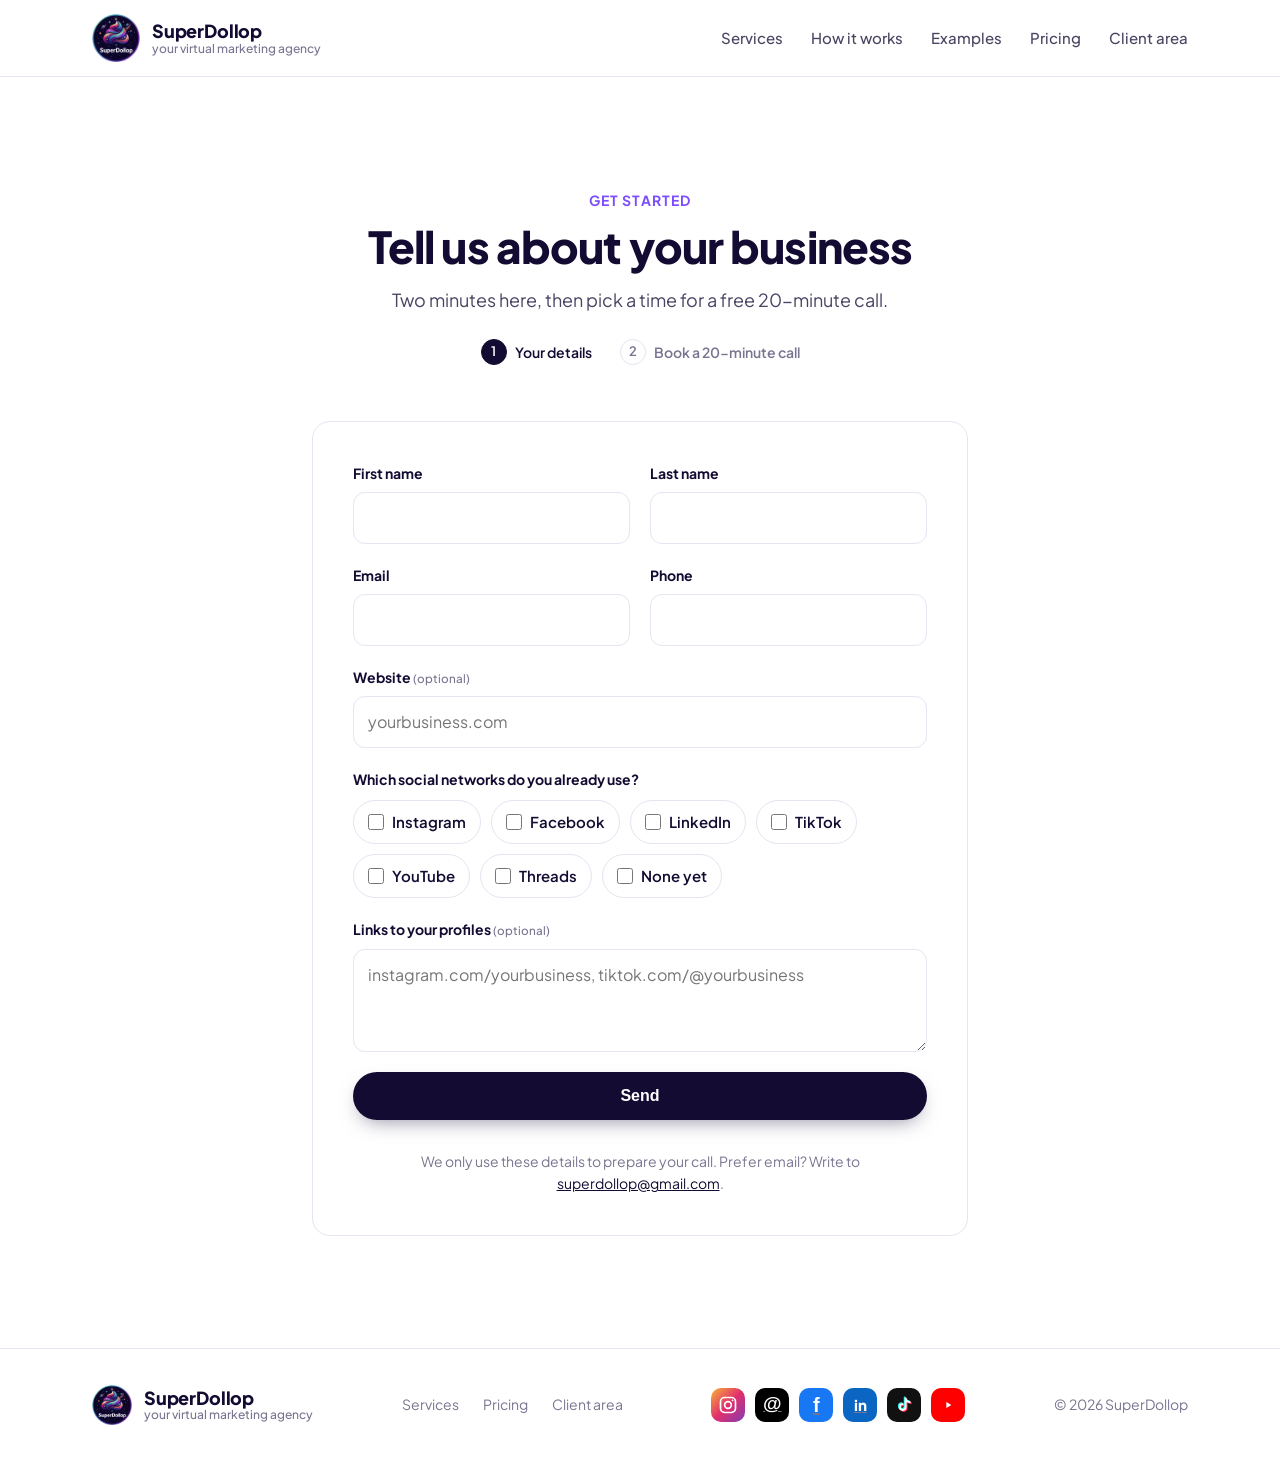
==== contact.html @ 2bb41b3e "Add a contact form behind "Get started" "Get started" and "Claim the launch offer" now open contact." ====
<!doctype html>
<html lang="en">
<head>
  <meta charset="utf-8" />
  <meta name="viewport" content="width=device-width, initial-scale=1" />
  <title>Get started — SuperDollop</title>
  <meta name="description" content="Tell us about your business and book a free 20-minute call with SuperDollop." />
  <meta name="robots" content="noindex" />
  <meta name="theme-color" content="#ffffff" />
  <meta property="og:type" content="website" />
  <meta property="og:title" content="Superdollop — Your virtual marketing agency" />
  <meta property="og:description" content="One post a day for your business on Instagram, LinkedIn, Facebook, TikTok and YouTube. Launch offer: $300/month instead of $600." />
  <meta property="og:image" content="https://prinzali143.github.io/superdollop/assets/og-image.jpg" />
  <meta name="twitter:card" content="summary_large_image" />
  <link rel="icon" href="assets/favicon-64.png?v=4" type="image/png" />
  <link rel="apple-touch-icon" href="assets/apple-touch-icon.png?v=4" />
  <link rel="preconnect" href="https://fonts.googleapis.com" />
  <link rel="preconnect" href="https://fonts.gstatic.com" crossorigin />
  <link href="https://fonts.googleapis.com/css2?family=Plus+Jakarta+Sans:wght@400;500;600;700;800&display=swap" rel="stylesheet" />
  <link rel="stylesheet" href="styles.css?v=10" />
</head>
<body>
  <header class="topbar">
    <div class="container topbar-inner">
      <a class="brand" href="index.html#top" aria-label="Superdollop home">
        <img src="assets/logo-96.webp?v=4" alt="" width="48" height="48" />
        <span class="brand-text">
          <strong>SuperDollop</strong>
          <small>your virtual marketing agency</small>
        </span>
      </a>
      <nav class="nav" aria-label="Main">
        <a href="index.html#services">Services</a>
        <a href="index.html#how">How it works</a>
        <a href="index.html#examples">Examples</a>
        <a href="index.html#pricing">Pricing</a>
        <a data-link="client" href="#">Client area</a>
      </nav>
    </div>
  </header>

    <main id="top">
    <section class="section">
      <div class="container contact-wrap">
        <header class="section-head">
          <p class="kicker">Get started</p>
          <h1 class="contact-title">Tell us about your business</h1>
          <p class="section-lede">Two minutes here, then pick a time for a free 20-minute call.</p>
          <ol class="contact-steps" aria-label="Steps">
            <li class="is-current"><span>1</span> Your details</li>
            <li><span>2</span> Book a 20-minute call</li>
          </ol>
        </header>

        <form class="contact-form card" id="contact-form" novalidate>
          <div class="field-row">
            <div class="field">
              <label for="first_name">First name</label>
              <input id="first_name" name="first_name" type="text" autocomplete="given-name" required />
            </div>
            <div class="field">
              <label for="last_name">Last name</label>
              <input id="last_name" name="last_name" type="text" autocomplete="family-name" required />
            </div>
          </div>
          <div class="field-row">
            <div class="field">
              <label for="email">Email</label>
              <input id="email" name="email" type="email" autocomplete="email" required />
            </div>
            <div class="field">
              <label for="phone">Phone</label>
              <input id="phone" name="phone" type="tel" autocomplete="tel" required />
            </div>
          </div>
          <div class="field">
            <label for="website">Website <small>(optional)</small></label>
            <input id="website" name="website" type="text" inputmode="url" autocomplete="url" placeholder="yourbusiness.com" />
          </div>
          <fieldset class="field">
            <legend>Which social networks do you already use?</legend>
            <div class="checks">
              <label class="check"><input type="checkbox" name="networks" value="Instagram" /> Instagram</label>
              <label class="check"><input type="checkbox" name="networks" value="Facebook" /> Facebook</label>
              <label class="check"><input type="checkbox" name="networks" value="LinkedIn" /> LinkedIn</label>
              <label class="check"><input type="checkbox" name="networks" value="TikTok" /> TikTok</label>
              <label class="check"><input type="checkbox" name="networks" value="YouTube" /> YouTube</label>
              <label class="check"><input type="checkbox" name="networks" value="Threads" /> Threads</label>
              <label class="check"><input type="checkbox" name="networks" value="None yet" /> None yet</label>
            </div>
          </fieldset>
          <div class="field">
            <label for="profiles">Links to your profiles <small>(optional)</small></label>
            <textarea id="profiles" name="profiles" rows="3" placeholder="instagram.com/yourbusiness, tiktok.com/@yourbusiness"></textarea>
          </div>
          <input type="text" name="_honey" class="hp" tabindex="-1" autocomplete="off" aria-hidden="true" />
          <p class="form-error" id="form-error" role="alert" hidden></p>
          <button class="btn btn-primary btn-block" type="submit" id="contact-submit">Continue to booking</button>
          <p class="form-note">We only use these details to prepare your call. Prefer email? Write to <a data-email href="#">superdollop@gmail.com</a>.</p>
        </form>

        <div class="contact-done card" id="contact-done" hidden tabindex="-1">
          <h2>Thanks, we have your details.</h2>
          <p id="contact-done-text">Opening the booking page…</p>
        </div>
      </div>
    </section>
  </main>

  <footer class="footer">
    <div class="container footer-inner">
      <a class="brand" href="index.html#top" aria-label="Superdollop home">
        <img src="assets/logo-96.webp?v=4" alt="" width="40" height="40" loading="lazy" />
        <span class="brand-text"><strong>SuperDollop</strong><small>your virtual marketing agency</small></span>
      </a>
      <nav class="footer-nav" aria-label="Footer">
        <a href="index.html#services">Services</a>
        <a href="index.html#pricing">Pricing</a>
        <a data-link="client" href="#">Client area</a>
      </nav>
      <ul class="social" aria-label="SuperDollop on social media">
          <li><a href="https://www.instagram.com/superdollop.agency/" target="_blank" rel="noopener" aria-label="SuperDollop on Instagram" title="Instagram"><span class="net net-ig" aria-hidden="true"><svg viewBox="0 0 24 24"><rect x="3" y="3" width="18" height="18" rx="5" /><circle cx="12" cy="12" r="4" /><circle cx="17.5" cy="6.5" r="1" /></svg></span></a></li>
          <li><a href="https://www.threads.com/@superdollop.agency" target="_blank" rel="noopener" aria-label="SuperDollop on Threads" title="Threads"><span class="net net-th" aria-hidden="true">@</span></a></li>
          <li><a href="https://www.facebook.com/superdollop.agency" target="_blank" rel="noopener" aria-label="SuperDollop on Facebook" title="Facebook"><span class="net net-fb" aria-hidden="true">f</span></a></li>
          <li><a href="https://www.linkedin.com/company/superdollop" target="_blank" rel="noopener" aria-label="SuperDollop on LinkedIn" title="LinkedIn"><span class="net net-in" aria-hidden="true">in</span></a></li>
          <li><a href="https://www.tiktok.com/@superdollop.agency" target="_blank" rel="noopener" aria-label="SuperDollop on TikTok" title="TikTok"><span class="net net-tt" aria-hidden="true"><svg viewBox="0 0 24 24"><path d="M14 4v10.5a3.5 3.5 0 1 1-3.5-3.5M14 4c.4 2.6 2.2 4.3 5 4.5" /></svg></span></a></li>
          <li><a href="https://www.youtube.com/@superDollop.agency" target="_blank" rel="noopener" aria-label="SuperDollop on YouTube" title="YouTube"><span class="net net-yt" aria-hidden="true"><svg viewBox="0 0 24 24"><path class="fill" d="M10 8.5v7l6-3.5z" /></svg></span></a></li>
      </ul>
      <p>© <span id="year"></span> SuperDollop</p>
    </div>
  </footer>

  <script src="config.js?v=5"></script>
  <script src="main.js?v=4"></script>
  <script src="contact.js?v=1"></script>
</body>
</html>
---- styles.css ----
:root {
  --bg: #ffffff;
  --tint: #f7f5fc;
  --ink: #140b33;
  --body: #4a4463;
  --muted: #7a7491;
  --line: #e7e3f1;
  --navy: #0c0528;
  --magenta: #d63fae;
  --violet: #7b4dff;
  --cyan: #19a9c2;
  --grad: linear-gradient(100deg, var(--magenta), var(--violet) 55%, var(--cyan));
  --radius: 18px;
  --shadow: 0 1px 2px rgba(20, 11, 51, 0.06), 0 12px 32px -12px rgba(20, 11, 51, 0.16);
  --font: "Plus Jakarta Sans", system-ui, -apple-system, sans-serif;
}

*,
*::before,
*::after { box-sizing: border-box; }

html { scroll-behavior: smooth; scroll-padding-top: 84px; }

body {
  margin: 0;
  background: var(--bg);
  color: var(--body);
  font-family: var(--font);
  font-size: 17px;
  line-height: 1.6;
  -webkit-font-smoothing: antialiased;
  overflow-x: hidden;
}

img { display: block; max-width: 100%; height: auto; }
h1, h2, h3 { color: var(--ink); line-height: 1.15; letter-spacing: -0.02em; margin: 0; }
p { margin: 0; }
a { color: inherit; }

.container {
  width: 100%;
  max-width: 1160px;
  margin: 0 auto;
  padding: 0 clamp(16px, 4vw, 32px);
}

/* ---------- buttons ---------- */
.btn {
  display: inline-flex;
  align-items: center;
  justify-content: center;
  gap: 8px;
  padding: 14px 26px;
  border-radius: 999px;
  font-weight: 700;
  font-size: 16px;
  text-decoration: none;
  white-space: nowrap;
  border: 1.5px solid transparent;
  transition: transform 0.2s, box-shadow 0.2s, background-color 0.2s, border-color 0.2s;
  cursor: pointer;
}
.btn:hover { transform: translateY(-1px); }
.btn-primary {
  background: var(--ink);
  color: #fff;
  box-shadow: 0 8px 20px -8px rgba(20, 11, 51, 0.5);
}
.btn-primary:hover { background: #2a1c5c; }
.btn-ghost { border-color: var(--line); color: var(--ink); background: #fff; }
.btn-ghost:hover { border-color: var(--ink); }
.btn-light { background: #fff; color: var(--ink); }
.btn-sm { padding: 10px 18px; font-size: 14px; }
.btn-block { width: 100%; }
.btn[aria-disabled="true"] { opacity: 0.55; cursor: not-allowed; transform: none; }

/* ---------- header ---------- */
.topbar {
  position: sticky;
  top: 0;
  z-index: 20;
  background: rgba(255, 255, 255, 0.86);
  backdrop-filter: saturate(1.6) blur(14px);
  border-bottom: 1px solid var(--line);
}
.topbar-inner { display: flex; align-items: center; gap: 24px; height: 76px; }

.brand { display: flex; align-items: center; gap: 12px; text-decoration: none; }
.brand img { width: 48px; height: 48px; }
.brand-text { display: flex; flex-direction: column; line-height: 1.2; }
.brand-text strong { color: var(--ink); font-size: 18px; font-weight: 800; letter-spacing: -0.01em; }
.brand-text small { color: var(--muted); font-size: 12px; font-weight: 500; }

.nav { display: flex; gap: 28px; margin-left: auto; }
.nav a { text-decoration: none; font-size: 15px; font-weight: 500; color: var(--body); transition: color 0.2s; }
.nav a:hover { color: var(--ink); }
.nav a[aria-disabled="true"] { opacity: 0.5; }

/* ---------- hero ---------- */
.hero {
  position: relative;
  padding: clamp(48px, 8vw, 96px) 0 clamp(96px, 11vw, 150px);
  background:
    radial-gradient(60% 70% at 85% 30%, rgba(123, 77, 255, 0.10), transparent 70%),
    radial-gradient(50% 60% at 10% 90%, rgba(214, 63, 174, 0.08), transparent 70%);
}
.hero-inner {
  display: grid;
  grid-template-columns: minmax(0, 1.15fr) minmax(0, 0.85fr);
  align-items: center;
  gap: clamp(32px, 5vw, 72px);
}

.pill {
  display: inline-flex;
  align-items: center;
  gap: 8px;
  padding: 6px 14px;
  border-radius: 999px;
  background: #fff;
  border: 1px solid var(--line);
  color: var(--ink);
  font-size: 14px;
  font-weight: 600;
  box-shadow: var(--shadow);
}
.dot { width: 8px; height: 8px; border-radius: 50%; background: #22c55e; box-shadow: 0 0 0 4px rgba(34, 197, 94, 0.18); }

.hero h1 { margin-top: 24px; font-size: clamp(34px, 4.2vw, 54px); font-weight: 800; }
.hero h1 .grad { display: block; }
.nowrap { white-space: nowrap; }
.grad { background: var(--grad); -webkit-background-clip: text; background-clip: text; color: transparent; }
.lede { margin-top: 22px; max-width: 540px; font-size: clamp(17px, 1.5vw, 19px); }
.hero-actions { display: flex; flex-wrap: wrap; gap: 12px; margin-top: 32px; }

.hero-facts { display: flex; gap: 32px; margin: 40px 0 0; padding: 24px 0 0; list-style: none; border-top: 1px solid var(--line); max-width: 480px; }
.hero-facts li { font-size: 14px; color: var(--muted); }
.hero-facts strong { display: block; font-size: 28px; font-weight: 800; color: var(--ink); line-height: 1.1; }

.hero-visual { position: relative; width: min(100%, 440px); justify-self: center; }
.hero-badge { border-radius: 50%; box-shadow: 0 30px 70px -24px rgba(60, 20, 140, 0.5); }
.hero-badge img { width: 100%; }

.float-card {
  position: absolute;
  display: flex;
  align-items: center;
  gap: 10px;
  padding: 10px 16px 10px 10px;
  background: #fff;
  border: 1px solid var(--line);
  border-radius: 14px;
  box-shadow: var(--shadow);
  font-size: 13px;
  line-height: 1.3;
  animation: bob 6s ease-in-out infinite;
}
.float-card strong { display: block; color: var(--ink); }
.float-card small { color: var(--muted); }
.float-ig { top: 8%; left: -12%; }
.float-in { top: 34%; right: -14%; animation-delay: -3s; }

/* illustrative growth chart, overlapping the badge */
.growth-card {
  position: absolute;
  left: -16%;
  bottom: -24%;
  width: 64%;
  margin: 0;
  padding: 14px 16px 10px;
  background: #fff;
  border: 1px solid var(--line);
  border-radius: 16px;
  box-shadow: var(--shadow);
}
.growth-card figcaption,
.step-chart figcaption { display: flex; align-items: center; justify-content: space-between; gap: 8px; line-height: 1.25; }
.growth-card figcaption strong { display: block; color: var(--ink); font-size: 14px; }
.growth-card figcaption small { color: var(--muted); font-size: 11px; }
.trend { padding: 3px 9px; border-radius: 999px; background: rgba(34, 197, 94, 0.12); color: #15803d; font-size: 12px; font-weight: 700; white-space: nowrap; }
.step-chart { margin: 22px 0 0; padding-top: 16px; border-top: 1px solid var(--line); }
.step-chart figcaption { color: var(--ink); font-size: 13px; font-weight: 700; }
.step-chart small { color: var(--muted); font-weight: 500; }
.growth-card svg,
.step-chart svg { display: block; width: 100%; height: auto; margin-top: 6px; overflow: visible; }
.growth-card .base,
.step-chart .base { stroke: var(--line); stroke-width: 1; }
.growth-card .area { fill: url(#growth-fill); }
.step-chart .area { fill: url(#growth-fill-step); }
.growth-card .line,
.step-chart .line { fill: none; stroke: #7b4dff; stroke-width: 2; stroke-linejoin: round; stroke-linecap: round; }
.growth-card .end,
.step-chart .end { fill: #7b4dff; stroke: #fff; stroke-width: 2; }
.growth-card .pt rect,
.step-chart .pt rect { fill: transparent; }
.growth-card .pt circle,
.step-chart .pt circle { fill: #7b4dff; stroke: #fff; stroke-width: 2; opacity: 0; transition: opacity 0.15s; }
.growth-card .pt:hover circle,
.step-chart .pt:hover circle { opacity: 1; }
.growth-card .axis text,
.step-chart .axis text { fill: var(--muted); font-size: 9px; font-family: var(--font); }
@keyframes bob { 50% { transform: translateY(-8px); } }

/* network marks */
.net {
  display: grid;
  place-items: center;
  flex: none;
  width: 34px;
  height: 34px;
  border-radius: 10px;
  color: #fff;
  font-weight: 800;
  font-size: 15px;
}
.net svg { width: 20px; height: 20px; fill: none; stroke: #fff; stroke-width: 2; stroke-linecap: round; }
.net-ig { background: linear-gradient(135deg, #f9b234, #e1306c 50%, #833ab4); }
.net-ig svg circle:last-child { fill: #fff; stroke: none; }
.net-in { background: #0a66c2; }
.net-fb { background: #1877f2; font-family: Arial, sans-serif; font-size: 20px; }
.net-tt { background: #111; }
.net-tt svg { stroke: #fff; stroke-width: 2.2; filter: drop-shadow(-1px -1px 0 #25f4ee) drop-shadow(1px 1px 0 #fe2c55); }
.net-yt { background: #ff0000; }
.net-yt svg path.fill { fill: #fff; stroke: none; }
.net-lg.net-fb { font-size: 26px; }

.net-row { display: flex; gap: 10px; margin: 22px 0 0; padding: 0; list-style: none; }
.net-row .net { width: 36px; height: 36px; }
.net-lg { width: 48px; height: 48px; border-radius: 14px; font-size: 20px; }
.net-lg svg { width: 26px; height: 26px; }

/* ---------- sections ---------- */
.section { padding: clamp(64px, 9vw, 112px) 0; }
.section-tint { background: var(--tint); }
.section-head { max-width: 760px; margin: 0 auto clamp(36px, 5vw, 56px); text-align: center; }
.kicker { color: var(--violet); font-size: 14px; font-weight: 700; letter-spacing: 0.08em; text-transform: uppercase; }
.section-head h2 { margin-top: 10px; font-size: clamp(30px, 3.6vw, 44px); font-weight: 800; }
.section-lede { margin-top: 14px; font-size: 18px; }

.grid-3 { display: grid; grid-template-columns: repeat(3, minmax(0, 1fr)); gap: 24px; }
.grid-5 { display: grid; grid-template-columns: repeat(5, minmax(0, 1fr)); gap: 20px; }
.grid-5 .card { padding: 26px 22px; }
.grid-5 .card h3 { font-size: 19px; }
.grid-5 .card p { font-size: 15px; }

.card {
  padding: 32px;
  background: #fff;
  border: 1px solid var(--line);
  border-radius: var(--radius);
  transition: transform 0.25s, box-shadow 0.25s;
}
.card:hover { transform: translateY(-4px); box-shadow: var(--shadow); }
.card h3 { margin-top: 22px; font-size: 21px; }
.card p { margin-top: 10px; }

/* steps */
.steps { display: grid; grid-template-columns: repeat(3, minmax(0, 1fr)); gap: 24px; margin: 0; padding: 0; list-style: none; counter-reset: none; }
.step { position: relative; padding: 32px; background: #fff; border-radius: var(--radius); border: 1px solid var(--line); }
.step-num {
  display: grid;
  place-items: center;
  width: 44px;
  height: 44px;
  border-radius: 50%;
  background: var(--ink);
  color: #fff;
  font-weight: 800;
  font-size: 18px;
}
.step h3 { margin-top: 20px; font-size: 20px; }
.step p { margin-top: 10px; }

/* example posts */
.post {
  display: flex;
  flex-direction: column;
  gap: 14px;
  padding: 16px;
  background: #fff;
  border: 1px solid var(--line);
  border-radius: var(--radius);
  box-shadow: var(--shadow);
}
.post-head { display: flex; align-items: center; gap: 10px; font-size: 14px; line-height: 1.3; }
.post-head strong { display: block; color: var(--ink); }
.post-head small { color: var(--muted); }
.avatar { width: 36px; height: 36px; border-radius: 50%; background: var(--grad); flex: none; }
.post-media {
  display: grid;
  place-items: center;
  aspect-ratio: 1;
  border-radius: 12px;
  color: #fff;
  font-size: clamp(22px, 2.4vw, 30px);
  font-weight: 800;
  text-align: center;
  padding: 16px;
}
.media-a { background: linear-gradient(140deg, #f9b234, #e1306c); }
.media-b { background: linear-gradient(140deg, #0a66c2, #19a9c2); aspect-ratio: 4 / 3; }
.media-c { background: linear-gradient(140deg, #7b4dff, #d63fae); }
.post-text { font-size: 15px; }

/* real Instagram post: Instagram's embed replaces the blockquote with an iframe */
#examples .grid-3 { align-items: start; }
.post-real { padding: 0; overflow: hidden; }
.post-real .instagram-media,
.post-real iframe { margin: 0 !important; min-width: 0 !important; width: 100% !important; max-width: 100% !important; border: 0 !important; border-radius: 0 !important; box-shadow: none !important; }
.post-fallback { display: flex; flex-direction: column; gap: 16px; padding: 16px; text-decoration: none; }
.post-fallback-cta { display: grid; place-items: center; aspect-ratio: 1; border-radius: 12px; background: var(--tint); color: var(--ink); font-weight: 700; }
.post-text strong { color: var(--ink); margin-right: 4px; }
.post-real iframe.yt-short { display: block; aspect-ratio: 9 / 16; height: auto; }

/* pricing */
.price-card {
  max-width: 460px;
  margin: 0 auto;
  padding: 40px;
  background: #fff;
  border-radius: 24px;
  border: 2px solid transparent;
  background-image: linear-gradient(#fff, #fff), var(--grad);
  background-origin: border-box;
  background-clip: padding-box, border-box;
  box-shadow: 0 30px 60px -30px rgba(60, 20, 140, 0.35);
  text-align: center;
}
.badge {
  display: inline-block;
  padding: 5px 14px;
  border-radius: 999px;
  background: rgba(123, 77, 255, 0.1);
  color: var(--violet);
  font-size: 13px;
  font-weight: 700;
  letter-spacing: 0.04em;
  text-transform: uppercase;
}
.price-card h3 { margin-top: 16px; font-size: 22px; }
.price { display: flex; align-items: baseline; justify-content: center; gap: 6px; margin-top: 18px; }
.amount { color: var(--ink); font-size: clamp(52px, 7vw, 68px); font-weight: 800; letter-spacing: -0.03em; line-height: 1; }
.was { margin-right: 6px; color: var(--muted); font-size: clamp(24px, 3vw, 30px); font-weight: 700; text-decoration: line-through; text-decoration-color: #e0245e; text-decoration-thickness: 3px; }
.was-sm { color: var(--muted); font-weight: 600; text-decoration: line-through; text-decoration-color: #e0245e; text-decoration-thickness: 2px; }
.per { color: var(--muted); font-size: 18px; font-weight: 600; white-space: nowrap; }
.price-note { margin-top: 6px; color: var(--muted); font-size: 15px; }
.perks { margin: 28px 0 32px; padding: 0; list-style: none; text-align: left; display: grid; gap: 12px; }
.perks li { display: flex; align-items: center; gap: 12px; color: var(--ink); font-weight: 500; }
.perks li::before {
  content: "";
  flex: none;
  width: 22px;
  height: 22px;
  border-radius: 50%;
  background: rgba(34, 197, 94, 0.14) url("data:image/svg+xml,%3Csvg xmlns='http://www.w3.org/2000/svg' viewBox='0 0 24 24' fill='none' stroke='%2316a34a' stroke-width='3' stroke-linecap='round' stroke-linejoin='round'%3E%3Cpath d='M5 12l5 5 9-10'/%3E%3C/svg%3E") center / 13px no-repeat;
}

/* CTA band */
.cta-band { padding: clamp(56px, 7vw, 88px) 0; background: var(--navy); background-image: radial-gradient(70% 120% at 100% 0%, rgba(123, 77, 255, 0.45), transparent 60%), radial-gradient(60% 100% at 0% 100%, rgba(214, 63, 174, 0.35), transparent 60%); }
.cta-inner { display: flex; align-items: center; justify-content: space-between; gap: 32px; }
.cta-band h2 { color: #fff; font-size: clamp(28px, 3.4vw, 40px); font-weight: 800; }
.cta-band p { margin-top: 10px; color: rgba(255, 255, 255, 0.78); max-width: 560px; }

/* footer */
.footer { padding: 36px 0; border-top: 1px solid var(--line); font-size: 14px; color: var(--muted); }
.footer-inner { display: flex; align-items: center; justify-content: space-between; gap: 24px; flex-wrap: wrap; }
.footer .brand img { width: 40px; height: 40px; }
.footer-nav { display: flex; gap: 24px; }
.footer-nav a { text-decoration: none; }
.footer-nav a:hover { color: var(--ink); }
.social { display: flex; gap: 10px; margin: 0; padding: 0; list-style: none; flex-wrap: wrap; }
.social a { display: block; border-radius: 10px; transition: transform 0.15s ease; }
.social a:hover { transform: translateY(-2px); }
.social a:focus-visible { outline: 2px solid var(--violet); outline-offset: 3px; }
.net-th { background: #000; font-family: Arial, sans-serif; font-size: 19px; }
@media (prefers-reduced-motion: reduce) { .social a { transition: none; } .social a:hover { transform: none; } }

/* contact form */
.contact-wrap { max-width: 720px; }
.contact-title { margin-top: 10px; font-size: clamp(30px, 3.6vw, 44px); font-weight: 800; }
.contact-steps { display: flex; justify-content: center; gap: 12px 28px; flex-wrap: wrap; margin: 24px 0 0; padding: 0; list-style: none; font-size: 14px; font-weight: 600; color: var(--muted); }
.contact-steps li { display: flex; align-items: center; gap: 8px; }
.contact-steps span { display: grid; place-items: center; width: 26px; height: 26px; border-radius: 50%; border: 1px solid var(--line); font-size: 13px; }
.contact-steps .is-current { color: var(--ink); }
.contact-steps .is-current span { background: var(--ink); border-color: var(--ink); color: #fff; }
.contact-form, .contact-done { padding: clamp(24px, 4vw, 40px); display: flex; flex-direction: column; gap: 20px; }
.contact-form[hidden], .contact-done[hidden] { display: none; }
.contact-done:focus { outline: none; }
.contact-done h2 { font-size: 26px; font-weight: 800; }
.field-row { display: grid; grid-template-columns: repeat(2, minmax(0, 1fr)); gap: 20px; }
.field { display: flex; flex-direction: column; gap: 8px; min-width: 0; margin: 0; padding: 0; border: 0; }
.field label, .field legend { font-size: 14px; font-weight: 700; color: var(--ink); padding: 0; }
.field legend { margin-bottom: 10px; }
.field small { font-weight: 500; color: var(--muted); }
.field input, .field textarea { width: 100%; font: inherit; font-size: 16px; color: var(--ink); background: #fff; border: 1px solid var(--line); border-radius: 12px; padding: 12px 14px; }
.field textarea { resize: vertical; }
.field input:focus, .field textarea:focus { outline: none; border-color: var(--violet); box-shadow: 0 0 0 3px rgba(123, 77, 255, 0.18); }
.field input[aria-invalid="true"] { border-color: #d0306b; }
.checks { display: flex; flex-wrap: wrap; gap: 10px; }
.field .check { display: inline-flex; align-items: center; gap: 8px; padding: 9px 14px; border: 1px solid var(--line); border-radius: 999px; font-size: 15px; font-weight: 600; color: var(--ink); cursor: pointer; }
.field .check:has(input:checked) { border-color: var(--violet); background: var(--tint); }
.check input { accent-color: var(--violet); width: 16px; height: 16px; margin: 0; }
.hp { position: absolute; left: -9999px; width: 1px; height: 1px; opacity: 0; }
.form-error { color: #b0204f; font-weight: 600; font-size: 15px; }
.form-note { font-size: 14px; color: var(--muted); text-align: center; }
.form-note a { color: var(--ink); }
@media (max-width: 560px) { .field-row { grid-template-columns: 1fr; } }

/* reveal */
.reveal { opacity: 0; transform: translateY(16px); transition: opacity 0.7s ease, transform 0.7s ease; }
.reveal.is-in { opacity: 1; transform: none; }

/* ---------- responsive ---------- */
@media (max-width: 960px) {
  .nav { display: none; }
  .topbar-inner > .btn { margin-left: auto; }
  .hero-inner { grid-template-columns: 1fr; text-align: center; }
  .hero-copy { display: flex; flex-direction: column; align-items: center; }
  .lede { margin-left: auto; margin-right: auto; }
  .hero-actions { justify-content: center; }
  .hero-facts { justify-content: center; width: 100%; }
  .hero-visual { width: min(80%, 360px); order: -1; }
  .float-ig { left: -14%; }
  .float-in { right: -14%; }
  .net-row { justify-content: center; }
  /* stacked under the badge instead of overlapping it */
  .growth-card { position: relative; left: auto; bottom: auto; width: 100%; margin-top: 20px; text-align: left; }
  .grid-5 { grid-template-columns: repeat(2, minmax(0, 1fr)); }
  .grid-3, .steps { grid-template-columns: 1fr; max-width: 520px; margin-left: auto; margin-right: auto; }
  .cta-inner { flex-direction: column; text-align: center; }
}

@media (max-width: 520px) {
  /* the hero already has the call to action; the header keeps the brand and tagline */
  .topbar-inner > .btn { display: none; }
  .hero-facts { gap: 20px; }
  .float-card { padding: 8px 12px 8px 8px; font-size: 12px; }
  .float-ig { left: -8%; top: -2%; }
  .float-in { right: -8%; top: 30%; }
  .grid-5 { grid-template-columns: 1fr; max-width: 520px; margin-left: auto; margin-right: auto; }
  .price-card { padding: 32px 24px; }
}

@media (prefers-reduced-motion: reduce) {
  html { scroll-behavior: auto; }
  .reveal { opacity: 1; transform: none; transition: none; }
  .float-card { animation: none; }
}
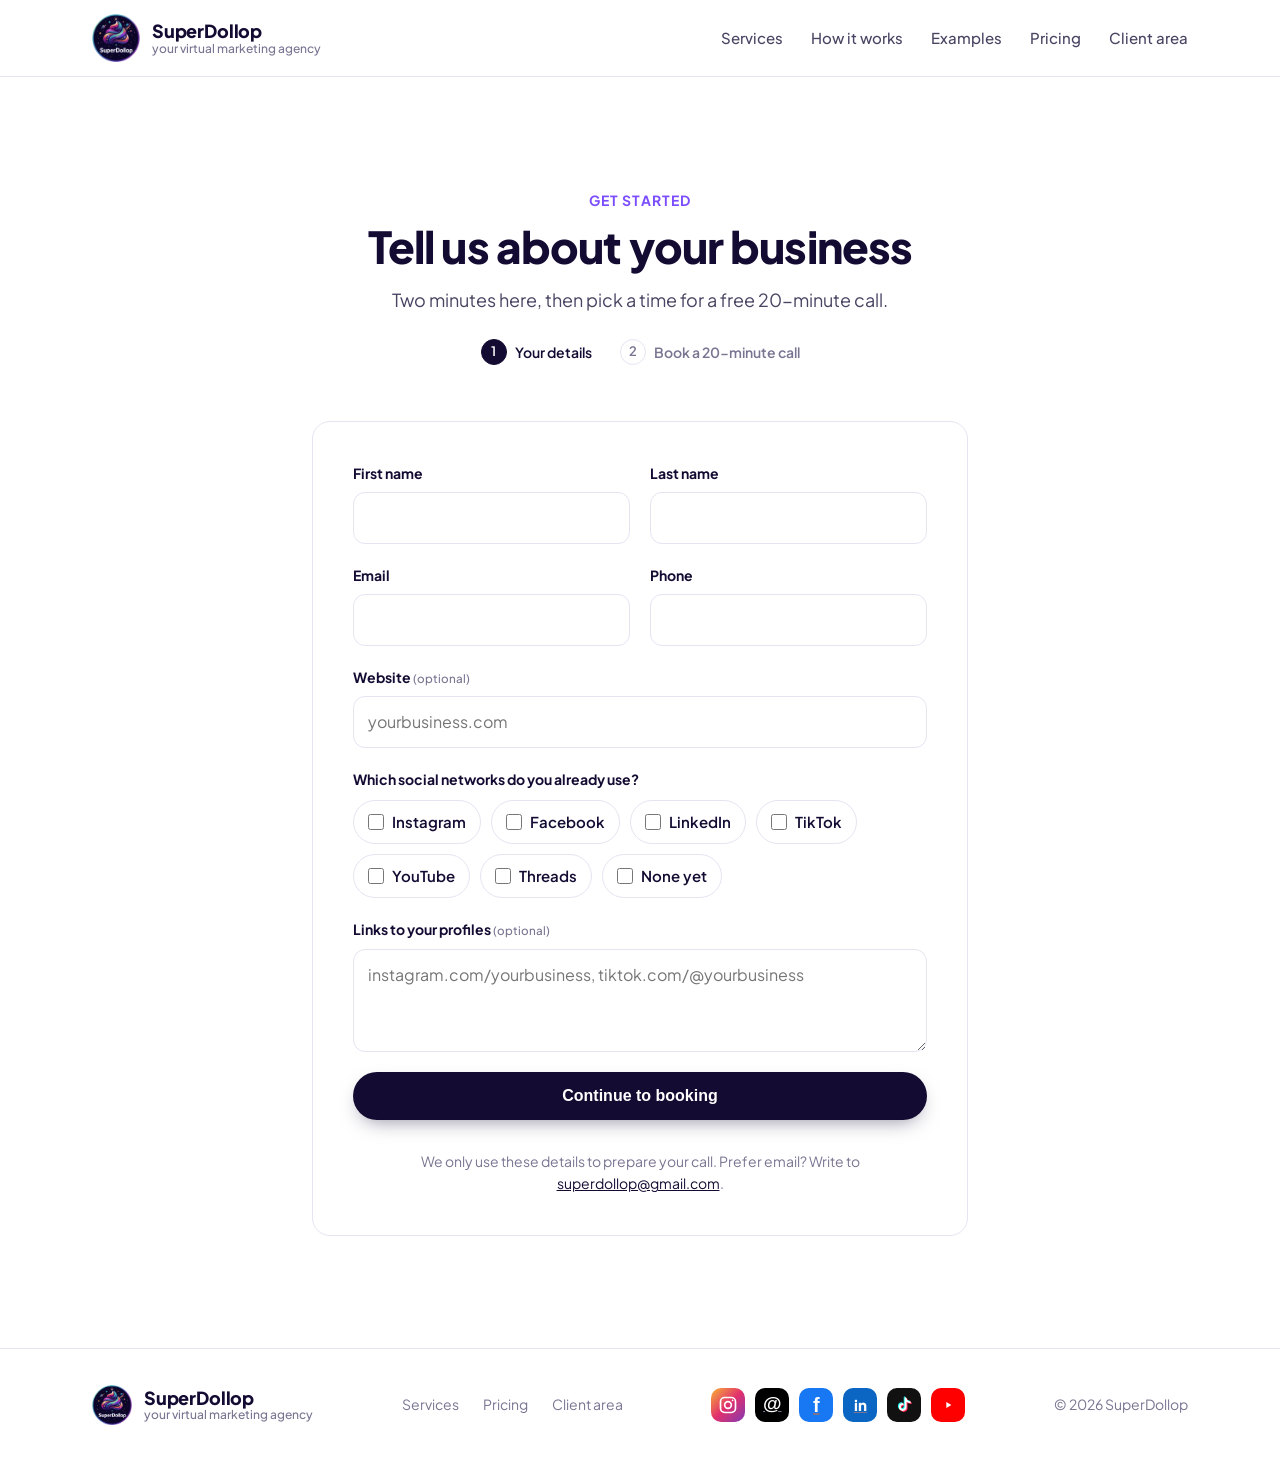
==== commit f744116d: "Send the contact form on to Calendly calendlyUrl now points to calendly.com/superdollop, so after th" ====
--- a/contact.html
+++ b/contact.html
@@ -17,7 +17,7 @@
   <link rel="preconnect" href="https://fonts.googleapis.com" />
   <link rel="preconnect" href="https://fonts.gstatic.com" crossorigin />
   <link href="https://fonts.googleapis.com/css2?family=Plus+Jakarta+Sans:wght@400;500;600;700;800&display=swap" rel="stylesheet" />
-  <link rel="stylesheet" href="styles.css?v=10" />
+  <link rel="stylesheet" href="styles.css?v=11" />
 </head>
 <body>
   <header class="topbar">
@@ -130,8 +130,8 @@
     </div>
   </footer>
 
-  <script src="config.js?v=5"></script>
+  <script src="config.js?v=6"></script>
   <script src="main.js?v=4"></script>
-  <script src="contact.js?v=1"></script>
+  <script src="contact.js?v=2"></script>
 </body>
 </html>
--- a/styles.css
+++ b/styles.css
@@ -401,6 +401,7 @@
 .field .check:has(input:checked) { border-color: var(--violet); background: var(--tint); }
 .check input { accent-color: var(--violet); width: 16px; height: 16px; margin: 0; }
 .hp { position: absolute; left: -9999px; width: 1px; height: 1px; opacity: 0; }
+.field-error { color: #b0204f; font-size: 14px; font-weight: 600; margin-top: -2px; }
 .form-error { color: #b0204f; font-weight: 600; font-size: 15px; }
 .form-note { font-size: 14px; color: var(--muted); text-align: center; }
 .form-note a { color: var(--ink); }
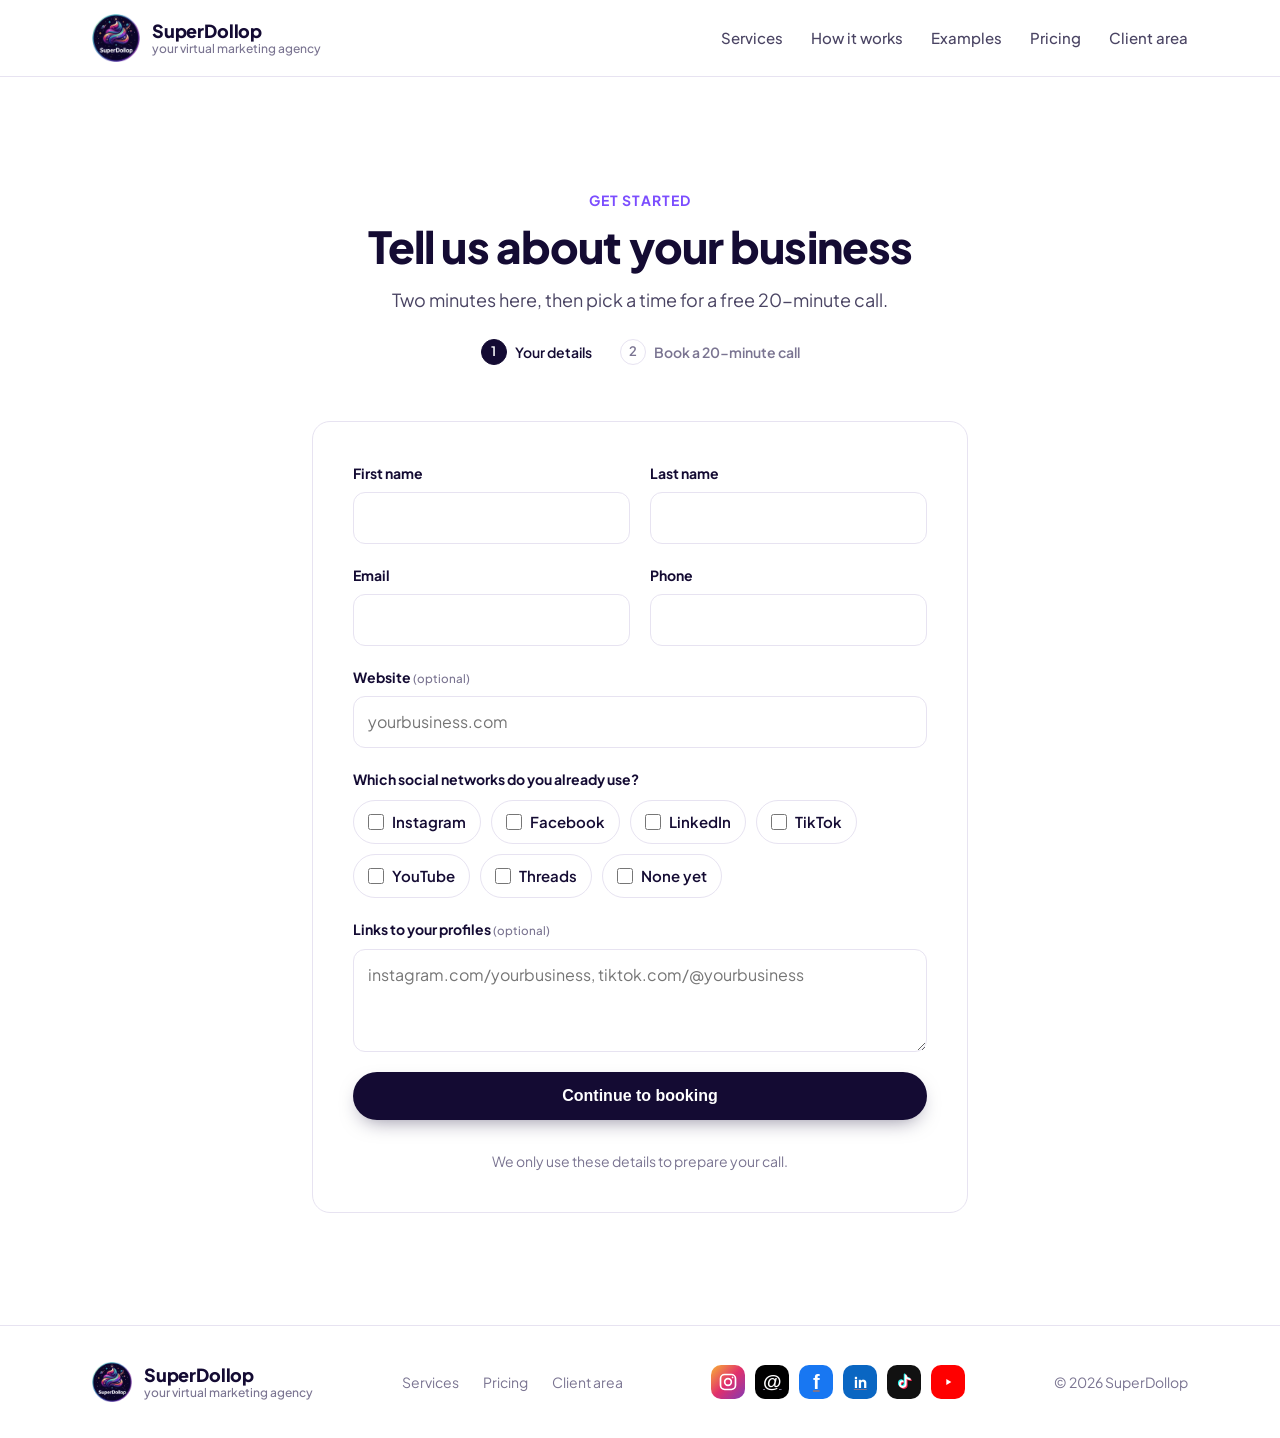
==== commit 83540def: "Stop showing the contact address on the site The address is gone from the form note and the error me" ====
--- a/contact.html
+++ b/contact.html
@@ -96,7 +96,7 @@
           <input type="text" name="_honey" class="hp" tabindex="-1" autocomplete="off" aria-hidden="true" />
           <p class="form-error" id="form-error" role="alert" hidden></p>
           <button class="btn btn-primary btn-block" type="submit" id="contact-submit">Continue to booking</button>
-          <p class="form-note">We only use these details to prepare your call. Prefer email? Write to <a data-email href="#">superdollop@gmail.com</a>.</p>
+          <p class="form-note">We only use these details to prepare your call.</p>
         </form>
 
         <div class="contact-done card" id="contact-done" hidden tabindex="-1">
@@ -130,8 +130,8 @@
     </div>
   </footer>
 
-  <script src="config.js?v=6"></script>
+  <script src="config.js?v=7"></script>
   <script src="main.js?v=4"></script>
-  <script src="contact.js?v=2"></script>
+  <script src="contact.js?v=3"></script>
 </body>
 </html>
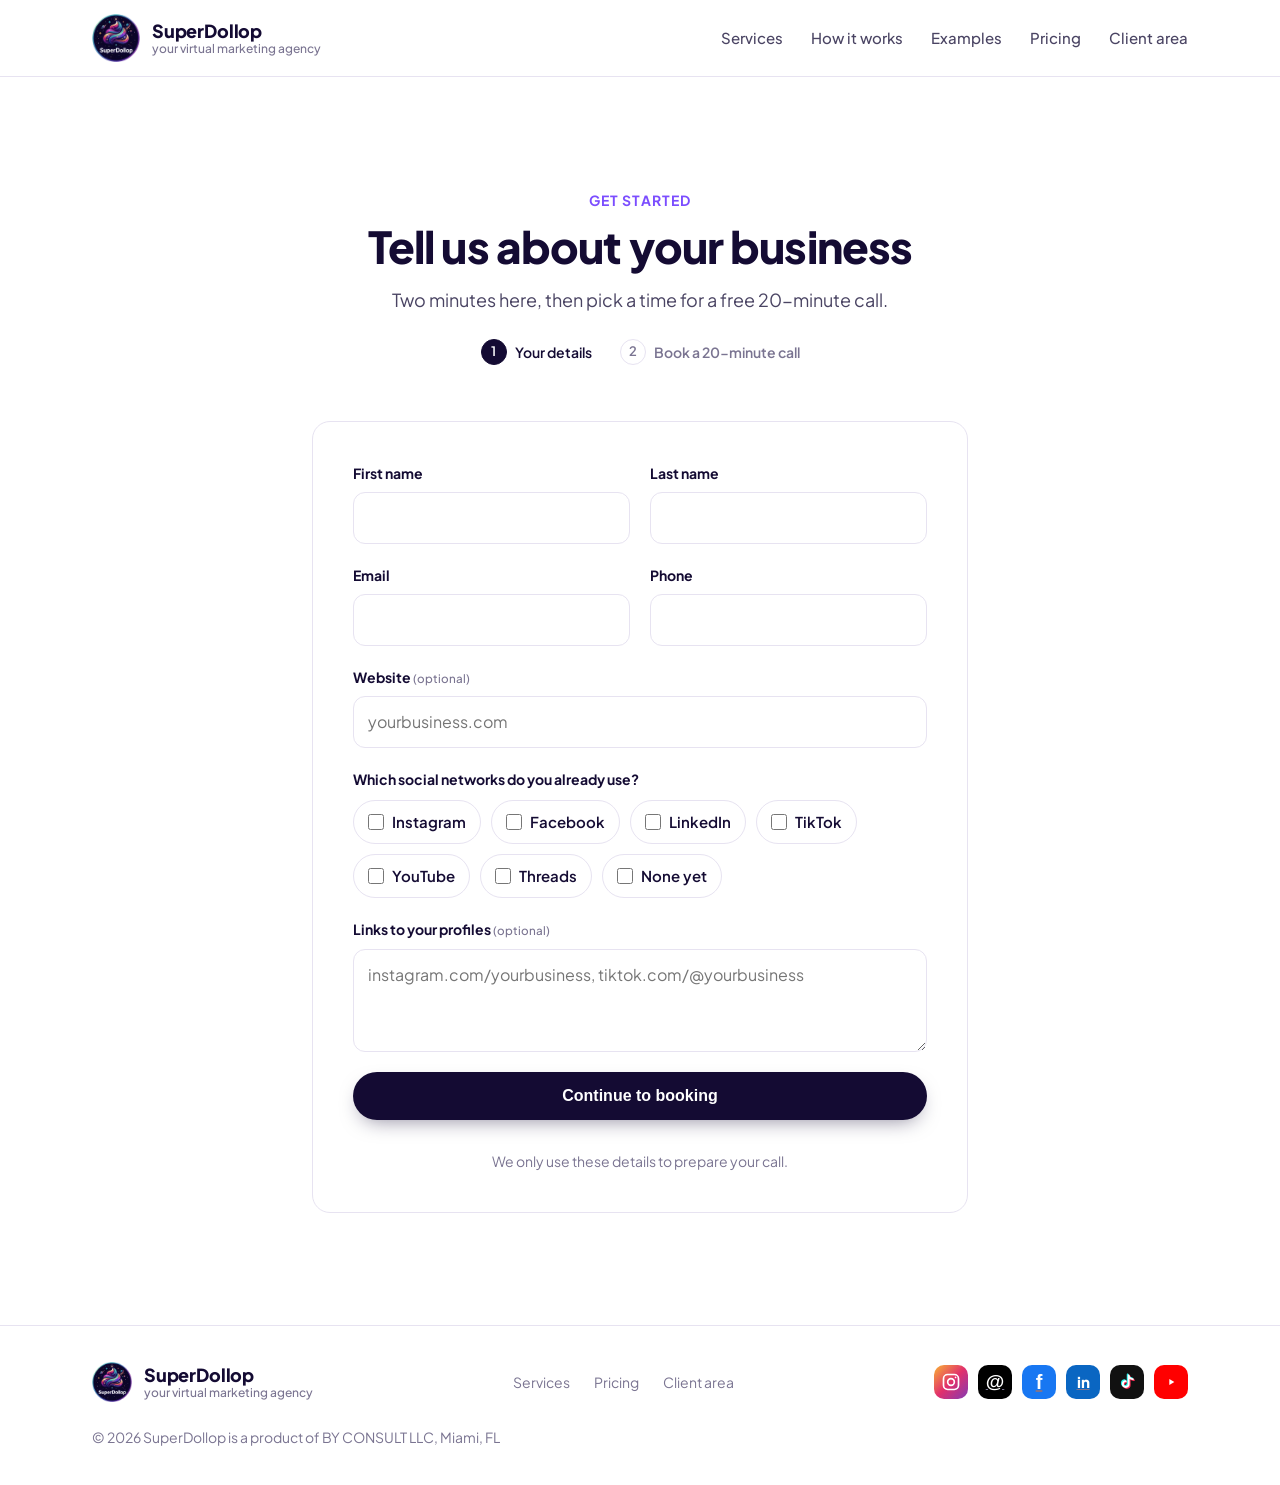
==== commit fae93f66: "Name BY CONSULT LLC as the company behind SuperDollop Footer on the home and contact pages now reads" ====
--- a/contact.html
+++ b/contact.html
@@ -126,7 +126,7 @@
           <li><a href="https://www.tiktok.com/@superdollop.agency" target="_blank" rel="noopener" aria-label="SuperDollop on TikTok" title="TikTok"><span class="net net-tt" aria-hidden="true"><svg viewBox="0 0 24 24"><path d="M14 4v10.5a3.5 3.5 0 1 1-3.5-3.5M14 4c.4 2.6 2.2 4.3 5 4.5" /></svg></span></a></li>
           <li><a href="https://www.youtube.com/@superDollop.agency" target="_blank" rel="noopener" aria-label="SuperDollop on YouTube" title="YouTube"><span class="net net-yt" aria-hidden="true"><svg viewBox="0 0 24 24"><path class="fill" d="M10 8.5v7l6-3.5z" /></svg></span></a></li>
       </ul>
-      <p>© <span id="year"></span> SuperDollop</p>
+      <p>© <span id="year"></span> SuperDollop is a product of BY CONSULT LLC, Miami, FL</p>
     </div>
   </footer>
 
